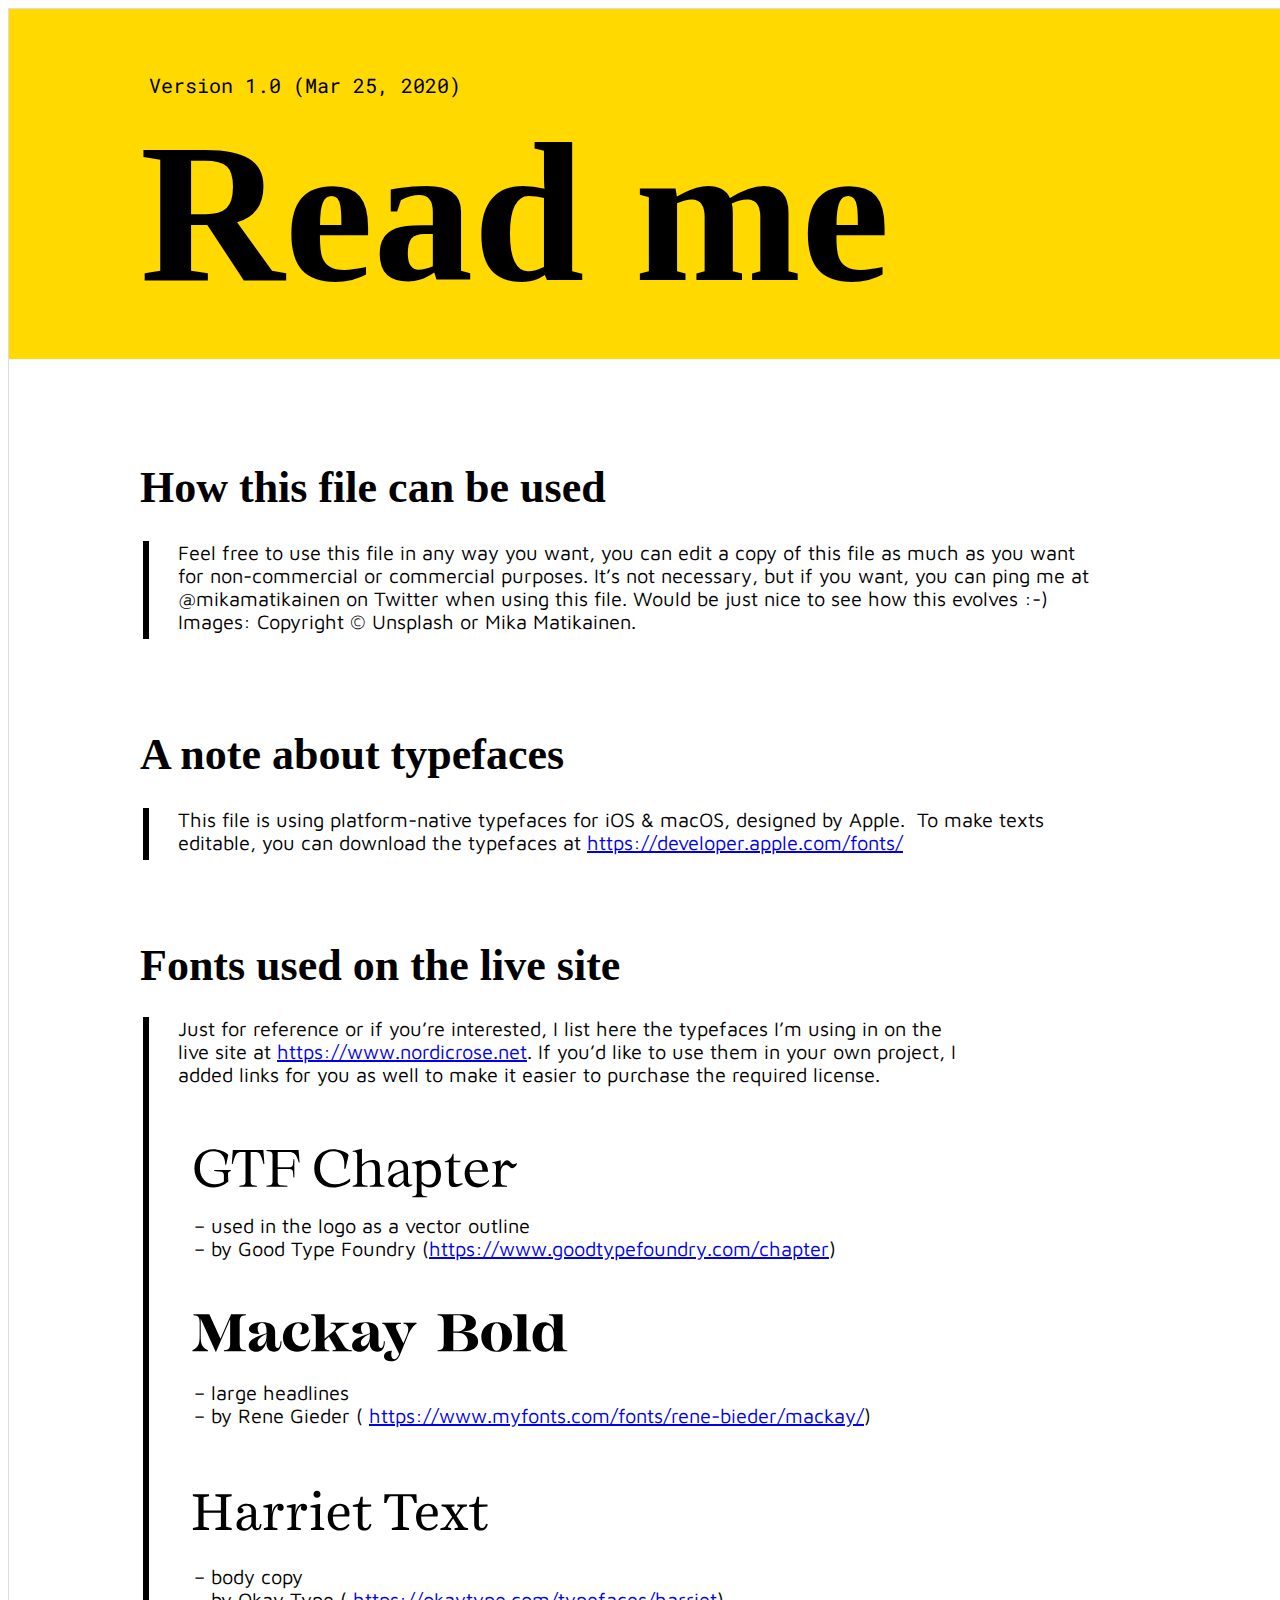
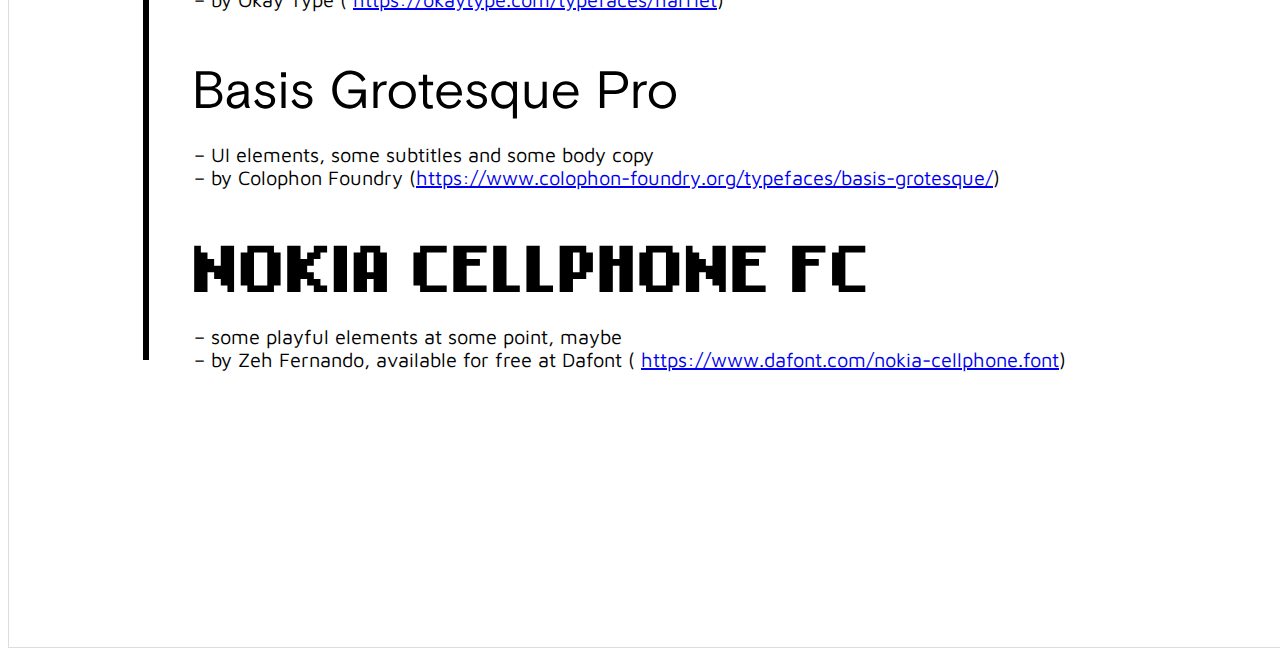
==== index.html @ 6ba4db11 "rename file" ====
<!DOCTYPE html>
<html lang="en">
<head>
    <meta charset="UTF-8">
    <meta name="viewport" content="width=device-width, initial-scale=1.0">
    <title>Document</title>
    <link rel="stylesheet" href="stylereadme.css">
    <style>
        @font-face {
            font-family: SF mono;
            src: url(fonts/RobotoMono-VariableFont_wght.ttf); 
        }
        @font-face {
            font-family: SF ProText;
            src: url(fonts/MavenPro-VariableFont_wght.ttf);
        }
        .no-dots {
            list-style-type: none;
        }
    </style>
</head>
<body>
    <div class="container">
        
            <header class="content-first">
                <div class="version">Version 1.0 (Mar 25, 2020)</div>
                <h1>Read me</h1>
            </header>
        
        <div class="content">
            <section class="content--primary">
                <h2>How this file can be used</h2>
                <div class="content--primary--first">
                    <p>
                        Feel free to use this file in any way you want, you can edit a copy of this file as much as you want for non-commercial or commercial purposes. It’s not necessary, but if you want, you can ping me at @mikamatikainen on Twitter when using this file. Would be just nice to see how this evolves :-)<br>
                    Images: Copyright © Unsplash or Mika Matikainen.
                    </p>
                </div>
            </section>
            <section class="content--secondary">
                <h2>A note about typefaces</h2>
                <div class="content--secondary--first">
                    <p>
                        This file is using platform-native typefaces for iOS & macOS, designed by Apple.  To make texts editable, you can download the typefaces at <a href="https://developer.apple.com/fonts/">https://developer.apple.com/fonts/</a> 
                    </p>
                </div>
            </section>
            <section class="content--tertiary">
                <h2>Fonts used on the live site</h2>
               <div class="content--tertiary--first">
                <p>
                    Just for reference or if you’re interested, I list here the typefaces I’m using in on the live site at <a href="https://www.nordicrose.net">https://www.nordicrose.net</a>. If you’d like to use them in your own project, I added links for you as well to make it easier to purchase the required license.  
                </p>
                <ul class="no-dots">
                    <li class="content--tertiary--first01">
                        <svg xmlns="http://www.w3.org/2000/svg" width="335" height="52" viewBox="0 0 335 52" fill="none">
                            <path d="M20.5982 40.8099C25.4042 40.8099 30.2102 38.9199 35.3942 34.7079L34.9622 27.0939C34.8542 25.2039 35.8262 24.2859 37.8782 23.7459V22.7199H20.7062V23.7459L27.8882 24.5559C29.5622 24.7719 30.7502 26.0679 30.7502 27.7419V34.7079C28.4282 36.7059 25.2962 37.5159 21.5702 37.5159C12.6602 37.5159 5.96423 31.1979 5.96423 21.0999C5.96423 10.4619 10.3382 3.2799 20.0582 3.2799C27.7802 3.2799 32.2082 8.6259 32.2082 17.2659H33.1262L35.2862 7.1679C32.2082 3.6579 24.3782 1.3899 20.0582 1.3899C8.23223 1.3899 0.240234 9.3279 0.240234 21.0999C0.240234 32.8719 8.77223 40.8099 20.5982 40.8099Z" fill="black"/>
                            <path d="M46.7794 39.9999H64.8694V39.0819L61.3054 38.6499C59.6854 38.4339 58.4974 37.1919 58.4974 35.5179V4.0899H62.6014C68.1634 4.0899 68.8114 5.7099 71.7814 16.6179H72.6994L71.6194 2.1999H40.0294L38.9494 16.6179H39.8674C42.8374 5.7099 43.8634 4.0899 49.4254 4.0899H53.1514V35.5179C53.1514 37.1919 51.9634 38.4339 50.3434 38.6499L46.7794 39.0819V39.9999Z" fill="black"/>
                            <path d="M74.8868 39.9999H96.5408V39.0819L89.3048 38.6499C87.6848 38.5419 86.4968 37.1919 86.4968 35.5179V21.7479H99.1868C100.645 21.7479 102.103 22.7739 102.211 24.1779L102.805 30.4959H103.723V11.6499H102.805L102.211 17.4279C102.049 18.8859 100.645 19.8579 99.1868 19.8579H86.4968V4.0899H98.6468C102.643 4.0899 106.099 5.9799 108.259 14.9979H109.177L108.097 2.1999H74.8868V3.1179L78.3428 3.5499C79.9628 3.7659 81.1508 5.0079 81.1508 6.6819V35.5179C81.1508 37.1919 79.9628 38.4339 78.3428 38.6499L74.8868 39.0819V39.9999Z" fill="black"/>
                            <path d="M144.142 40.8099C150.406 40.8099 157.102 38.4339 161.476 34.3299V31.4679C157.264 35.4099 151.486 37.4079 145.762 37.4079C137.284 37.4079 130.318 31.2519 130.318 21.0999C130.318 10.4619 135.178 3.2799 144.142 3.2799C153.106 3.2799 156.562 9.9219 155.374 21.5859H156.67L159.91 7.1679C156.832 3.6579 148.462 1.3899 144.142 1.3899C132.316 1.3899 124.324 9.3279 124.324 21.0999C124.324 32.9259 132.37 40.8099 144.142 40.8099Z" fill="black"/>
                            <path d="M164.153 39.9999H179.597V39.0819L176.519 38.6499C174.845 38.3799 173.711 37.1379 173.711 35.4639V19.2099C175.871 16.7259 178.409 14.7279 181.919 14.7279C185.537 14.7279 187.373 16.6179 187.373 21.5319V35.5179C187.373 37.1919 186.239 38.3799 184.565 38.6499L181.811 39.0819V39.9999H197.201V39.0819L195.095 38.6499C193.421 38.3259 192.287 37.1379 192.287 35.4639V21.2079C192.287 14.9439 190.505 12.2979 184.403 12.2979C179.867 12.2979 176.033 14.5659 173.711 17.2119V0.795898L164.153 3.1179V4.0359L165.287 3.8739C167.285 3.6039 168.797 5.2779 168.797 7.2759V35.5179C168.797 37.1919 167.663 38.2719 165.989 38.6499L164.153 39.0819V39.9999Z" fill="black"/>
                            <path d="M208.614 40.7019C212.88 40.7019 215.256 37.7319 216.822 35.4639L216.876 36.7599C216.984 39.4599 220.116 42.2139 225.84 38.4879V37.5699C223.032 38.3799 221.466 37.4619 221.466 34.6539L221.412 20.7759C221.412 16.0779 218.28 12.2979 211.746 12.2979C206.994 12.2979 204.402 13.5939 201.648 15.8619L200.946 24.6099L201.864 24.6639C204.402 19.1559 205.698 14.1879 211.044 14.1879C214.878 14.1879 216.822 17.2119 216.822 21.4239V23.0439C204.402 27.6339 200.892 28.0659 200.892 34.0059C200.892 37.8939 204.456 40.7019 208.614 40.7019ZM210.072 37.9479C207.588 37.9479 205.86 35.8959 205.86 32.9259C205.86 28.8219 210.45 27.1479 216.822 24.8799V33.5739C214.716 35.9499 212.718 37.9479 210.072 37.9479Z" fill="black"/>
                            <path d="M225.694 51.0159H241.3V50.0979L238.276 49.6119C236.656 49.3419 235.468 48.1539 235.468 46.4799V37.0299C237.304 39.1899 240.382 40.8099 244.108 40.8099C251.128 40.8099 255.556 34.9779 255.556 26.6079C255.556 18.1299 251.128 12.2979 244.108 12.2979C240.76 12.2979 237.466 14.1879 235.468 16.6719V12.6759L225.37 14.9979V15.9159L226.99 15.7539C228.988 15.5379 230.554 17.1039 230.554 19.1019V46.4799C230.554 48.1539 229.366 49.3419 227.746 49.6659L225.694 50.0979V51.0159ZM242.92 38.1639C239.842 38.1639 237.25 36.7059 235.468 34.7079V19.2099C237.412 17.0499 240.112 16.4019 242.38 16.4019C247.024 16.4019 250.372 20.2359 250.372 27.2559C250.372 34.5999 247.564 38.1639 242.92 38.1639Z" fill="black"/>
                            <path d="M269.445 40.4319C273.549 40.4319 277.545 37.5699 277.815 37.4079V36.2199C275.223 37.0839 273.279 37.4619 271.821 37.1919C269.553 36.8139 268.635 35.0859 268.635 32.0619V14.7819H275.331L275.871 13.2159H268.635V6.0339H267.771C265.827 11.6499 263.613 13.2699 259.563 13.7559V14.7819H263.721V31.0899C263.721 37.4079 263.937 40.4319 269.445 40.4319Z" fill="black"/>
                            <path d="M293.424 40.8099C297.69 40.8099 302.442 38.2179 305.304 34.3839V32.7639C302.55 35.7879 298.77 37.1379 295.368 37.1379C290.292 37.1379 285.216 33.3039 285.216 24.7179H304.278C304.278 16.7799 300.282 12.2979 293.424 12.2979C285.702 12.2979 280.086 18.6699 280.086 26.4459C280.086 34.2759 284.676 40.8099 293.424 40.8099ZM285.324 23.0979C285.324 19.6419 286.836 14.1879 292.668 14.1879C298.014 14.1879 298.5 20.3439 298.5 23.0979H285.324Z" fill="black"/>
                            <path d="M308.419 39.9999H323.971V39.0819L320.246 38.5959C318.626 38.3799 317.438 37.1379 317.438 35.4639V25.0419C317.438 20.9919 319.652 17.3739 323.216 17.4819C325.7 17.5359 326.888 20.8839 329.318 20.8839C331.423 20.8839 333.044 19.2099 334.124 16.9419V15.4839C333.422 15.9159 332.288 16.7799 330.668 16.7799C327.806 16.7799 326.996 12.5679 324.026 12.6219C321.002 12.6759 318.139 17.4819 317.438 19.8039V12.6759L308.419 14.9979V15.9159C308.96 15.7539 309.229 15.6459 309.661 15.6459C311.281 15.6459 312.523 17.3739 312.523 19.1019V35.4639C312.523 37.1379 311.282 38.1099 309.716 38.6499L308.419 39.0819V39.9999Z" fill="black"/>
                            </svg>
                        <p>
                            – used in the logo as a vector outline<br>
                            – by Good Type Foundry (<a href="https://www.goodtypefoundry.com/chapter">https://www.goodtypefoundry.com/chapter</a>)
                        </p>
                    </li>
                    <li class="content--tertiary--first02">
                        <svg xmlns="http://www.w3.org/2000/svg" width="383" height="49" viewBox="0 0 383 49" fill="none">
                            <path d="M54.54 1.27995V0.199951H39.474L28.62 25.364L17.28 0.199951H1.08V1.27995C6.21 1.49595 7.398 2.89995 7.398 9.37995V20.72C7.398 29.522 7.182 33.842 0 36.92V38H15.876V36.92C8.694 33.842 8.478 29.522 8.478 20.72V4.84395L23.706 38.54H24.138L38.502 5.27595V28.82C38.502 35.3 37.314 36.704 32.184 36.92V38H54.54V36.92C49.41 36.704 48.222 35.3 48.222 28.82V9.37995C48.222 2.89995 49.41 1.49595 54.54 1.27995Z" fill="black"/>
                            <path d="M89.8231 27.794C89.8231 32.276 88.5271 34.706 87.0151 34.706C85.5571 34.706 84.3691 33.41 84.3691 30.656V18.236C84.3691 10.352 77.9971 8.29995 71.5711 8.29995C61.9051 8.29995 57.7471 11.918 57.7471 15.374C57.7471 18.182 60.5551 20.612 68.4931 20.342C67.1431 18.884 66.5491 16.454 66.5491 14.726C66.5491 11.81 68.2231 9.21795 71.1391 9.21795C74.7571 9.21795 75.6211 13.808 75.6211 17.156V19.532C63.5791 23.474 57.4771 26.606 57.4771 32.168C57.4771 36.38 61.0411 38.54 64.6591 38.54C69.4651 38.54 74.0551 34.868 75.6211 27.686V30.71C75.6211 35.246 78.4831 38.486 83.2891 38.486C88.5271 38.486 90.9031 34.49 90.9031 27.794H89.8231ZM69.3031 32.87C68.1151 32.87 66.4411 31.844 66.4411 29.468C66.4411 25.85 70.4371 22.502 75.6211 20.396V22.232C75.6211 30.71 70.7611 32.87 69.3031 32.87Z" fill="black"/>
                            <path d="M106.957 38.54C113.383 38.54 118.945 34.976 120.295 26.012L119.593 25.796C118.567 30.17 115.705 32.978 111.331 32.978C105.985 32.978 101.557 28.874 101.557 20.666C101.557 13.97 104.473 9.37995 108.091 9.37995C110.791 9.37995 111.871 11.648 111.871 14.24C111.871 16.508 111.061 19.046 109.711 20.666C115.057 20.666 118.621 19.262 118.621 15.05C118.621 11.54 115.435 8.29995 108.361 8.29995C99.0731 8.29995 92.3231 14.834 92.3231 24.068C92.3231 33.626 99.5051 38.54 106.957 38.54Z" fill="black"/>
                            <path d="M154.07 31.574L145.754 17.75C153.044 11.54 155.42 10.19 159.524 9.91995V8.83995H140.948V9.91995C145.376 10.244 150.452 12.188 141.704 19.478L134.792 25.256V0.199951H121.022V1.27995C125.126 1.60395 125.882 2.84595 125.882 6.67995V31.52C125.882 35.354 125.126 36.596 121.022 36.92V38H139.652V36.92C135.548 36.596 134.792 35.354 134.792 31.52V27.2L139.274 23.312L144.458 31.898C147.374 36.704 146.888 36.596 142.946 36.92V38H162.602V36.92C158.552 36.65 156.662 35.894 154.07 31.574Z" fill="black"/>
                            <path d="M195.186 27.794C195.186 32.276 193.89 34.706 192.378 34.706C190.92 34.706 189.732 33.41 189.732 30.656V18.236C189.732 10.352 183.36 8.29995 176.934 8.29995C167.268 8.29995 163.11 11.918 163.11 15.374C163.11 18.182 165.918 20.612 173.856 20.342C172.506 18.884 171.912 16.454 171.912 14.726C171.912 11.81 173.586 9.21795 176.502 9.21795C180.12 9.21795 180.984 13.808 180.984 17.156V19.532C168.942 23.474 162.84 26.606 162.84 32.168C162.84 36.38 166.404 38.54 170.022 38.54C174.828 38.54 179.418 34.868 180.984 27.686V30.71C180.984 35.246 183.846 38.486 188.652 38.486C193.89 38.486 196.266 34.49 196.266 27.794H195.186ZM174.666 32.87C173.478 32.87 171.804 31.844 171.804 29.468C171.804 25.85 175.8 22.502 180.984 20.396V22.232C180.984 30.71 176.124 32.87 174.666 32.87Z" fill="black"/>
                            <path d="M215.274 8.83995V9.91995C220.404 10.352 221.376 15.32 218.892 21.098L215.166 29.792L209.226 17.696C206.472 12.242 206.904 10.244 212.736 9.91995V8.83995H193.62V9.91995C196.32 10.136 197.022 12.35 199.398 17.21L210.9 40.754C209.172 44.804 207.552 46.1 205.824 46.1C203.718 46.1 202.8 43.778 202.8 41.24C202.8 39.89 203.07 38.54 203.556 37.406C198.21 37.136 195.402 40.214 195.402 43.184C195.402 45.776 197.562 48.26 202.152 48.26C208.902 48.26 210.576 44.318 212.142 40.538L220.08 21.26C222.456 15.536 225.912 11.162 228.666 9.91995V8.83995H215.274Z" fill="black"/>
                            <path d="M275.359 18.182V18.02C284.647 17.318 289.183 14.024 289.183 8.89395C289.183 3.38595 283.945 0.199951 275.737 0.199951H250.033V1.27995C255.163 1.49595 256.351 2.89995 256.351 9.37995V28.82C256.351 35.3 255.163 36.704 250.033 36.92V38H276.493C285.457 38 291.397 34.22 291.397 27.956C291.397 22.178 286.915 18.506 275.359 18.182ZM270.499 1.27995C275.521 1.27995 279.031 3.87195 279.031 9.21795C279.031 14.834 275.251 17.966 269.797 17.966H266.071V1.27995H270.499ZM271.363 37.028H266.071V19.046H269.797C276.925 19.046 280.921 22.394 280.921 28.388C280.921 33.896 278.113 37.028 271.363 37.028Z" fill="black"/>
                            <path d="M310.272 8.29995C301.47 8.29995 294.612 14.078 294.612 23.312C294.612 32.654 301.47 38.54 310.272 38.54C319.074 38.54 325.932 32.654 325.932 23.312C325.932 14.078 319.074 8.29995 310.272 8.29995ZM310.272 37.46C306.438 37.46 304.494 32.006 304.494 23.312C304.494 14.726 306.438 9.37995 310.272 9.37995C314.106 9.37995 316.05 14.726 316.05 23.312C316.05 32.006 314.106 37.46 310.272 37.46Z" fill="black"/>
                            <path d="M340.614 31.52V0.199951H326.844V1.27995C330.948 1.60395 331.704 2.84595 331.704 6.67995V31.52C331.704 35.354 330.948 36.596 326.844 36.92V38H345.474V36.92C341.37 36.596 340.614 35.354 340.614 31.52Z" fill="black"/>
                            <path d="M377.489 31.52V0.199951H363.719V1.27995C367.823 1.60395 368.579 2.84595 368.579 6.67995V15.104C366.851 10.676 363.503 8.29995 358.751 8.29995C352.001 8.29995 346.925 14.348 346.925 23.42C346.925 32.492 352.001 38.54 358.751 38.54C363.503 38.54 366.851 36.164 368.579 31.79V38H382.349V36.92C378.245 36.596 377.489 35.354 377.489 31.52ZM362.369 35.3C358.967 35.3 356.267 31.952 356.267 23.42C356.267 14.942 358.913 11.54 362.261 11.54C366.041 11.54 368.579 14.888 368.579 23.42C368.579 31.898 366.095 35.3 362.369 35.3Z" fill="black"/>
                            </svg>
                        <p>
                            – large headlines<br>
                            – by Rene Gieder ( <a href="https://www.myfonts.com/fonts/rene-bieder/mackay/">https://www.myfonts.com/fonts/rene-bieder/mackay/</a>)  
                        </p>
                    </li>
                    <li class="content--tertiary--first03">
                        <svg xmlns="http://www.w3.org/2000/svg" width="304" height="42" viewBox="0 0 304 42" fill="none">
                            <path d="M0.425781 41V38.9961L5.06641 38.0732C5.75195 37.9854 6.09473 37.6426 6.09473 37.0449V8.22559C6.09473 7.66309 5.75195 7.33789 5.06641 7.25L0.425781 6.32715V4.32324H17.0107V6.32715L12.4229 7.25C11.7373 7.33789 11.3945 7.66309 11.3945 8.22559V21.1719H29.2188V8.22559C29.2188 7.92676 29.1484 7.70703 29.0078 7.56641C28.8672 7.4082 28.5947 7.30273 28.1904 7.25L23.6025 6.32715V4.32324H40.2402V6.32715L35.5732 7.25C34.8877 7.33789 34.5449 7.66309 34.5449 8.22559V37.0449C34.5449 37.6426 34.8877 37.9854 35.5732 38.0732L40.2402 38.9961V41H23.6025V38.9961L28.1904 38.0732C28.5947 38.0205 28.8672 37.9238 29.0078 37.7832C29.1484 37.625 29.2188 37.3789 29.2188 37.0449V23.3867H11.3945V37.0449C11.3945 37.3613 11.4648 37.5986 11.6055 37.7568C11.7637 37.915 12.0361 38.0205 12.4229 38.0732L17.0107 38.9961V41H0.425781Z" fill="black"/>
                            <path d="M45.25 35.7002C45.25 30.2861 50.3477 26.8848 60.543 25.4961V21.5146C60.543 19.6865 60.1211 18.3418 59.2773 17.4805C58.4336 16.6016 57.1416 16.1621 55.4014 16.1621C54.1885 16.1621 53.0898 16.373 52.1055 16.7949C51.1387 17.2168 50.3828 17.7617 49.8379 18.4297H49.8906C50.6289 18.4297 51.2354 18.6846 51.71 19.1943C52.2021 19.6865 52.4482 20.3281 52.4482 21.1191C52.4482 21.9805 52.167 22.6748 51.6045 23.2021C51.042 23.7295 50.3125 23.9932 49.416 23.9932C48.4844 23.9932 47.7373 23.6855 47.1748 23.0703C46.6123 22.4551 46.3311 21.6289 46.3311 20.5918C46.3311 18.9043 47.2363 17.4189 49.0469 16.1357C50.8574 14.8525 53.0723 14.2109 55.6914 14.2109C58.7676 14.2109 61.1143 14.9141 62.7314 16.3203C64.3662 17.709 65.1836 19.7832 65.1836 22.543C65.1836 23.5449 65.166 25.751 65.1309 29.1611C65.0957 32.5537 65.0781 34.7686 65.0781 35.8057C65.0781 37.0537 65.2275 37.9238 65.5264 38.416C65.8428 38.9082 66.3262 39.1543 66.9766 39.1543C67.627 39.1543 68.1279 38.8379 68.4795 38.2051C68.8486 37.5723 69.1562 36.5088 69.4023 35.0146L70.958 35.1201C70.7119 37.3174 70.2021 38.9082 69.4287 39.8926C68.6729 40.877 67.4951 41.3691 65.8955 41.3691C63.3115 41.3691 61.7383 40.0068 61.1758 37.2822C60.332 38.6357 59.1367 39.7256 57.5898 40.5518C56.0605 41.3604 54.3818 41.7646 52.5537 41.7646C50.2861 41.7646 48.502 41.2197 47.2012 40.1299C45.9004 39.04 45.25 37.5635 45.25 35.7002ZM50.2334 35.2783C50.2334 36.5088 50.5762 37.4932 51.2617 38.2314C51.9473 38.9697 52.9141 39.3389 54.1621 39.3389C55.9023 39.3389 57.3877 38.6973 58.6182 37.4141C59.8662 36.1133 60.4902 34.5576 60.4902 32.7471V27.3945C59.6289 27.5527 58.8906 27.7021 58.2754 27.8428C57.6602 27.9658 56.9658 28.1416 56.1924 28.3701C55.4365 28.5986 54.7861 28.8447 54.2412 29.1084C53.7139 29.3545 53.1777 29.6797 52.6328 30.084C52.1055 30.4883 51.6748 30.9277 51.3408 31.4023C51.0068 31.877 50.7344 32.4482 50.5234 33.1162C50.3301 33.7666 50.2334 34.4873 50.2334 35.2783Z" fill="black"/>
                            <path d="M72.7773 17.7705V16.1621L80.4502 14.2637L81.9531 14.6064L81.4785 24.3096C81.7949 22.4111 82.2783 20.7324 82.9287 19.2734C83.5791 17.8145 84.4756 16.6104 85.6182 15.6611C86.7783 14.6943 88.0967 14.2109 89.5732 14.2109C90.874 14.2109 91.8936 14.5625 92.6318 15.2656C93.3701 15.9688 93.7393 16.8828 93.7393 18.0078C93.7393 19.0098 93.4229 19.8271 92.79 20.46C92.1748 21.0928 91.3926 21.4092 90.4434 21.4092C89.5117 21.4092 88.7559 21.1279 88.1758 20.5654C87.5957 20.0029 87.3057 19.2734 87.3057 18.377C87.3057 17.3574 87.666 16.6191 88.3867 16.1621C87.4023 16.3906 86.5146 16.9443 85.7236 17.8232C84.9326 18.6846 84.291 19.7393 83.7988 20.9873C83.3242 22.2178 82.9551 23.5449 82.6914 24.9688C82.4453 26.3926 82.3223 27.834 82.3223 29.293V37.2295C82.3223 37.5811 82.3926 37.8535 82.5332 38.0469C82.6738 38.2227 82.9287 38.3457 83.2979 38.416L87.2529 39.207V41H73.3574V39.207L76.8379 38.3633C77.3652 38.2227 77.6289 37.8623 77.6289 37.2822V19.0098C77.6289 18.6934 77.5762 18.4736 77.4707 18.3506C77.3652 18.21 77.1367 18.1309 76.7852 18.1133L72.7773 17.7705Z" fill="black"/>
                            <path d="M96.877 17.7705V16.1621L104.55 14.2637L106.053 14.6064L105.578 24.3096C105.895 22.4111 106.378 20.7324 107.028 19.2734C107.679 17.8145 108.575 16.6104 109.718 15.6611C110.878 14.6943 112.196 14.2109 113.673 14.2109C114.974 14.2109 115.993 14.5625 116.731 15.2656C117.47 15.9688 117.839 16.8828 117.839 18.0078C117.839 19.0098 117.522 19.8271 116.89 20.46C116.274 21.0928 115.492 21.4092 114.543 21.4092C113.611 21.4092 112.855 21.1279 112.275 20.5654C111.695 20.0029 111.405 19.2734 111.405 18.377C111.405 17.3574 111.766 16.6191 112.486 16.1621C111.502 16.3906 110.614 16.9443 109.823 17.8232C109.032 18.6846 108.391 19.7393 107.898 20.9873C107.424 22.2178 107.055 23.5449 106.791 24.9688C106.545 26.3926 106.422 27.834 106.422 29.293V37.2295C106.422 37.5811 106.492 37.8535 106.633 38.0469C106.773 38.2227 107.028 38.3457 107.397 38.416L111.353 39.207V41H97.457V39.207L100.938 38.3633C101.465 38.2227 101.729 37.8623 101.729 37.2822V19.0098C101.729 18.6934 101.676 18.4736 101.57 18.3506C101.465 18.21 101.236 18.1309 100.885 18.1133L96.877 17.7705Z" fill="black"/>
                            <path d="M121.188 17.8232V16.2676L129.73 14.2637L131.339 14.5273L130.97 20.5391V37.2822C130.97 37.8623 131.251 38.2227 131.813 38.3633L135.347 39.207V41H121.768V39.207L125.354 38.3633C125.916 38.2227 126.197 37.8623 126.197 37.2822V19.0889C126.197 18.7725 126.136 18.5439 126.013 18.4033C125.907 18.2627 125.67 18.1836 125.301 18.166L121.188 17.8232ZM124.325 4.37598C124.325 3.32129 124.668 2.47754 125.354 1.84473C126.039 1.19434 126.883 0.869141 127.885 0.869141C128.957 0.869141 129.827 1.18555 130.495 1.81836C131.163 2.45117 131.497 3.30371 131.497 4.37598C131.497 5.46582 131.163 6.33594 130.495 6.98633C129.827 7.63672 128.957 7.96191 127.885 7.96191C126.9 7.96191 126.057 7.62793 125.354 6.95996C124.668 6.27441 124.325 5.41309 124.325 4.37598Z" fill="black"/>
                            <path d="M138.959 27.9746C138.959 26.1641 139.196 24.4941 139.671 22.9648C140.163 21.4355 140.813 20.1436 141.622 19.0889C142.431 18.0342 143.362 17.1377 144.417 16.3994C145.489 15.6436 146.597 15.0898 147.739 14.7383C148.899 14.3867 150.077 14.2109 151.272 14.2109C154.419 14.2109 156.871 15.1162 158.629 16.9268C160.387 18.7197 161.266 21.0928 161.266 24.0459C161.266 24.9424 161.151 26.0234 160.923 27.2891H144.232V27.9746C144.232 31.4727 144.953 34.1973 146.395 36.1484C147.854 38.082 149.761 39.0488 152.116 39.0488C155.122 39.0488 157.732 37.6689 159.947 34.9092L161.371 35.9902C160.738 36.8516 160.114 37.5898 159.499 38.2051C158.884 38.8203 158.163 39.418 157.337 39.998C156.511 40.5605 155.57 40.9824 154.516 41.2637C153.461 41.5625 152.31 41.7119 151.062 41.7119C149.532 41.7119 148.047 41.4131 146.605 40.8154C145.182 40.2178 143.89 39.3652 142.729 38.2578C141.587 37.1504 140.673 35.709 139.987 33.9336C139.302 32.1406 138.959 30.1543 138.959 27.9746ZM144.364 25.4961L156.124 24.8105L156.229 23.9932C156.265 23.6416 156.282 23.1143 156.282 22.4111C156.282 20.5303 155.869 19.0186 155.043 17.876C154.217 16.7334 152.925 16.1621 151.167 16.1621C149.427 16.1621 147.924 16.918 146.658 18.4297C145.41 19.9414 144.646 22.2969 144.364 25.4961Z" fill="black"/>
                            <path d="M164.72 17.1377V15.292L168.438 14.7119C169.369 14.5537 170.072 14.2373 170.547 13.7627C171.039 13.2881 171.399 12.6113 171.628 11.7324C171.646 11.627 171.733 11.2227 171.892 10.5195C172.067 9.79883 172.252 9.06055 172.445 8.30469C172.639 7.53125 172.744 7.0918 172.762 6.98633H174.977L174.687 14.9756H183.546V16.9268L174.687 17.4014V34.9619C174.687 37.6162 175.768 38.9434 177.93 38.9434C178.967 38.9434 179.793 38.6094 180.408 37.9414C181.023 37.2734 181.568 36.166 182.043 34.6191L183.836 35.1201C182.816 39.5146 180.382 41.7119 176.532 41.7119C174.493 41.7119 172.876 41.1758 171.681 40.1035C170.485 39.0137 169.888 37.2822 169.888 34.9092V17.5596L164.72 17.1377Z" fill="black"/>
                            <path d="M196.94 13.3408L197.23 4.32324H230.058L230.374 13.3408H228.054L226.551 9.62305C226.34 9.00781 226.111 8.50684 225.865 8.12012C225.637 7.7334 225.399 7.42578 225.153 7.19727C224.907 6.96875 224.573 6.80176 224.151 6.69629C223.747 6.57324 223.352 6.50293 222.965 6.48535C222.596 6.4502 222.06 6.43262 221.356 6.43262H216.294V37.0449C216.294 37.3613 216.373 37.5986 216.531 37.7568C216.689 37.915 216.971 38.0205 217.375 38.0732L222.438 38.9961V41H204.771V38.9961L209.966 38.0732C210.651 37.9854 210.994 37.6426 210.994 37.0449V6.43262H205.905C205.202 6.43262 204.657 6.4502 204.271 6.48535C203.901 6.50293 203.506 6.57324 203.084 6.69629C202.68 6.80176 202.354 6.96875 202.108 7.19727C201.862 7.42578 201.616 7.7334 201.37 8.12012C201.124 8.50684 200.896 9.00781 200.685 9.62305L199.155 13.3408H196.94Z" fill="black"/>
                            <path d="M229.662 27.9746C229.662 26.1641 229.899 24.4941 230.374 22.9648C230.866 21.4355 231.517 20.1436 232.325 19.0889C233.134 18.0342 234.065 17.1377 235.12 16.3994C236.192 15.6436 237.3 15.0898 238.442 14.7383C239.603 14.3867 240.78 14.2109 241.976 14.2109C245.122 14.2109 247.574 15.1162 249.332 16.9268C251.09 18.7197 251.969 21.0928 251.969 24.0459C251.969 24.9424 251.854 26.0234 251.626 27.2891H234.936V27.9746C234.936 31.4727 235.656 34.1973 237.098 36.1484C238.557 38.082 240.464 39.0488 242.819 39.0488C245.825 39.0488 248.436 37.6689 250.65 34.9092L252.074 35.9902C251.441 36.8516 250.817 37.5898 250.202 38.2051C249.587 38.8203 248.866 39.418 248.04 39.998C247.214 40.5605 246.273 40.9824 245.219 41.2637C244.164 41.5625 243.013 41.7119 241.765 41.7119C240.235 41.7119 238.75 41.4131 237.309 40.8154C235.885 40.2178 234.593 39.3652 233.433 38.2578C232.29 37.1504 231.376 35.709 230.69 33.9336C230.005 32.1406 229.662 30.1543 229.662 27.9746ZM235.067 25.4961L246.827 24.8105L246.933 23.9932C246.968 23.6416 246.985 23.1143 246.985 22.4111C246.985 20.5303 246.572 19.0186 245.746 17.876C244.92 16.7334 243.628 16.1621 241.87 16.1621C240.13 16.1621 238.627 16.918 237.361 18.4297C236.113 19.9414 235.349 22.2969 235.067 25.4961Z" fill="black"/>
                            <path d="M254.685 41V39.2598L257.98 38.4688C258.842 38.2754 259.501 37.8447 259.958 37.1768L266.655 27.6582L260.775 18.6406C260.547 18.2539 260.31 17.9814 260.063 17.8232C259.835 17.6475 259.519 17.5068 259.114 17.4014L255.766 16.6367V14.9756H269.134V16.6367L266.866 17.1377C266.374 17.2607 266.093 17.4365 266.022 17.665C265.952 17.8936 266.058 18.2363 266.339 18.6934L270.215 25.0742L274.486 18.6934C274.68 18.3945 274.776 18.1309 274.776 17.9023C274.776 17.5684 274.557 17.3486 274.117 17.2432L272.061 16.6895V14.9756H281.948V16.6367L278.969 17.4541C278.195 17.6475 277.545 18.0957 277.018 18.7988L271.296 26.7881L278.23 37.2822C278.67 37.9502 279.206 38.3457 279.839 38.4688L283.135 39.2598V41H269.187V39.2598L271.955 38.7324C272.447 38.627 272.729 38.46 272.799 38.2314C272.869 37.9854 272.764 37.6338 272.482 37.1768L267.736 29.3984L262.568 37.2822C262.393 37.5635 262.305 37.8008 262.305 37.9941C262.305 38.3105 262.533 38.5039 262.99 38.5742L265.68 39.207V41H254.685Z" fill="black"/>
                            <path d="M284.216 17.1377V15.292L287.934 14.7119C288.865 14.5537 289.568 14.2373 290.043 13.7627C290.535 13.2881 290.896 12.6113 291.124 11.7324C291.142 11.627 291.229 11.2227 291.388 10.5195C291.563 9.79883 291.748 9.06055 291.941 8.30469C292.135 7.53125 292.24 7.0918 292.258 6.98633H294.473L294.183 14.9756H303.042V16.9268L294.183 17.4014V34.9619C294.183 37.6162 295.264 38.9434 297.426 38.9434C298.463 38.9434 299.289 38.6094 299.904 37.9414C300.52 37.2734 301.064 36.166 301.539 34.6191L303.332 35.1201C302.312 39.5146 299.878 41.7119 296.028 41.7119C293.989 41.7119 292.372 41.1758 291.177 40.1035C289.981 39.0137 289.384 37.2822 289.384 34.9092V17.5596L284.216 17.1377Z" fill="black"/>
                            </svg>
                        <p>
                            – body copy<br>
                            – by Okay Type ( <a href="https://okaytype.com/typefaces/harriet">https://okaytype.com/typefaces/harriet</a>) 
                        </p>
                    </li>
                    <li class="content--tertiary--first04">
                        <svg xmlns="http://www.w3.org/2000/svg" width="495" height="51" viewBox="0 0 495 51" fill="none">
                            <path d="M0.751953 39H14.684C21.758 39 27.806 34.788 27.806 28.146C27.806 22.692 24.35 20.208 19.868 18.642C23.54 17.346 26.456 14.808 26.456 10.326C26.456 4.97997 21.812 1.19997 14.576 1.19997H0.751953V39ZM5.28795 20.856H13.982C19.166 20.856 23.486 22.746 23.486 28.038C23.486 33.384 19.166 35.22 13.982 35.22H5.28795V20.856ZM5.28795 4.97997H14.252C18.68 4.97997 22.136 6.76197 22.136 11.028C22.136 15.402 18.68 17.076 14.252 17.076H5.28795V4.97997Z" fill="black"/>
                            <path d="M56.2703 39C54.9743 36.84 54.6503 35.382 54.6503 32.304V20.208C54.6503 14.754 51.1943 11.46 44.1203 11.46C37.7483 11.46 33.8063 15.024 33.8063 19.074C33.8063 19.83 33.9683 20.532 34.2383 21.234L37.9103 19.992C37.7483 19.56 37.8023 19.452 37.8023 19.182C37.8023 16.968 39.8543 15.024 44.1203 15.024C48.0623 15.024 50.4383 16.536 50.4383 20.208V21.396L41.5283 22.854C36.3983 23.718 32.2943 26.418 32.2943 31.602C32.2943 36.3 35.8583 39.756 41.3123 39.756C45.4163 39.756 48.7643 37.596 50.4383 33.708C50.4383 36.732 51.2483 37.974 52.0583 39H56.2703ZM41.7983 35.976C38.5583 35.976 36.6143 34.194 36.6143 31.386C36.6143 28.632 38.5583 26.796 42.2843 26.148L50.4383 24.744V25.554C50.4383 30.954 47.4683 35.976 41.7983 35.976Z" fill="black"/>
                            <path d="M65.9548 18.534C65.9548 16.158 68.3308 15.024 71.3548 15.024C74.3788 15.024 77.0248 16.212 78.4828 19.83L81.7228 17.94C80.0488 13.836 76.8628 11.46 71.3008 11.46C66.3868 11.46 62.0668 14.106 62.0668 18.696C62.0668 23.232 66.1708 25.662 71.0308 26.526C75.7288 27.39 77.8888 28.686 77.8888 31.332C77.8888 34.356 75.6208 36.084 71.9488 36.084C68.0068 36.084 65.4148 33.492 64.0648 29.82L60.5548 31.98C62.1748 36.192 66.0088 39.756 71.9488 39.756C78.5908 39.756 82.1008 35.706 82.1008 31.17C82.1008 26.634 78.7528 24.366 73.0828 23.286C68.7628 22.476 65.9548 21.288 65.9548 18.534Z" fill="black"/>
                            <path d="M88.5922 39H92.8042V12.216H88.5922V39ZM88.1602 7.57197H93.2362V2.27997H88.1602V7.57197Z" fill="black"/>
                            <path d="M104.345 18.534C104.345 16.158 106.721 15.024 109.745 15.024C112.769 15.024 115.415 16.212 116.873 19.83L120.113 17.94C118.439 13.836 115.253 11.46 109.691 11.46C104.777 11.46 100.457 14.106 100.457 18.696C100.457 23.232 104.561 25.662 109.421 26.526C114.119 27.39 116.279 28.686 116.279 31.332C116.279 34.356 114.011 36.084 110.339 36.084C106.397 36.084 103.805 33.492 102.455 29.82L98.9455 31.98C100.565 36.192 104.399 39.756 110.339 39.756C116.981 39.756 120.491 35.706 120.491 31.17C120.491 26.634 117.143 24.366 111.473 23.286C107.153 22.476 104.345 21.288 104.345 18.534Z" fill="black"/>
                            <path d="M172.201 39H175.333V20.046H157.513V23.826H170.797C169.771 30.9 165.991 35.76 158.971 35.76C150.763 35.76 145.471 29.334 145.471 20.1C145.471 10.866 151.843 4.43997 159.241 4.43997C164.425 4.43997 168.367 6.49197 171.607 12.108L175.063 9.62397C172.201 4.00797 166.693 0.44397 159.295 0.44397C149.251 0.44397 140.827 8.81397 140.827 20.1C140.827 31.386 148.225 39.756 158.809 39.756C164.803 39.756 168.799 36.786 170.905 32.466L172.201 39Z" fill="black"/>
                            <path d="M197.074 11.73C196.48 11.568 195.67 11.46 195.238 11.46C191.404 11.46 188.92 13.836 187.462 17.076V12.216H183.25V39H187.462V24.366C187.462 18.912 190.594 15.348 194.266 15.348C195.022 15.348 195.724 15.456 196.372 15.672L197.074 11.73Z" fill="black"/>
                            <path d="M226.894 25.608C226.894 16.482 219.604 11.46 212.908 11.46C206.212 11.46 198.922 16.482 198.922 25.608C198.922 34.734 206.212 39.756 212.908 39.756C219.604 39.756 226.894 34.734 226.894 25.608ZM212.908 35.976C207.508 35.976 203.242 31.602 203.242 25.608C203.242 19.614 207.508 15.24 212.908 15.24C218.308 15.24 222.574 19.614 222.574 25.608C222.574 31.602 218.308 35.976 212.908 35.976Z" fill="black"/>
                            <path d="M229.755 15.564H234.237V32.574C234.237 38.028 237.477 39.756 240.933 39.756C242.607 39.756 243.579 39.648 244.497 39.27L244.119 35.76C243.525 35.922 242.715 36.084 242.121 36.084C238.989 36.084 238.449 34.626 238.449 31.764V15.564H244.605V12.216H238.449V4.97997H234.237V12.216H229.755V15.564Z" fill="black"/>
                            <path d="M274.317 26.31V24.852C274.317 17.076 269.457 11.46 261.411 11.46C253.905 11.46 247.965 17.346 247.965 25.608C247.965 33.87 253.959 39.756 261.249 39.756C267.297 39.756 270.969 36.84 273.507 31.926L270.429 30.09C268.701 33.546 266.271 36.192 261.411 36.192C255.849 36.192 252.447 31.926 252.177 26.31H274.317ZM261.411 15.024C265.569 15.024 269.835 17.832 270.105 22.854H252.501C253.527 18.264 256.605 15.024 261.411 15.024Z" fill="black"/>
                            <path d="M283.959 18.534C283.959 16.158 286.335 15.024 289.359 15.024C292.383 15.024 295.029 16.212 296.487 19.83L299.727 17.94C298.053 13.836 294.867 11.46 289.305 11.46C284.391 11.46 280.071 14.106 280.071 18.696C280.071 23.232 284.175 25.662 289.035 26.526C293.733 27.39 295.893 28.686 295.893 31.332C295.893 34.356 293.625 36.084 289.953 36.084C286.011 36.084 283.419 33.492 282.069 29.82L278.559 31.98C280.179 36.192 284.013 39.756 289.953 39.756C296.595 39.756 300.105 35.706 300.105 31.17C300.105 26.634 296.757 24.366 291.087 23.286C286.767 22.476 283.959 21.288 283.959 18.534Z" fill="black"/>
                            <path d="M330.904 12.216H326.692V17.022C325.234 13.566 321.778 11.46 317.512 11.46C310.33 11.46 304.444 17.022 304.444 25.608C304.444 34.194 310.33 39.756 317.458 39.756C321.616 39.756 325.018 37.488 326.692 34.41V50.016H330.904V12.216ZM317.89 15.348C323.074 15.348 327.016 19.29 327.016 25.608C327.016 31.926 323.074 35.868 317.89 35.868C312.706 35.868 308.764 31.926 308.764 25.608C308.764 19.29 312.706 15.348 317.89 15.348Z" fill="black"/>
                            <path d="M338.87 29.874C338.87 37.002 343.514 39.756 348.374 39.756C352.316 39.756 355.502 37.758 357.284 34.302V39H361.496V12.216H357.284V27.228C357.284 32.574 353.558 35.976 349.4 35.976C345.728 35.976 343.082 33.924 343.082 29.658V12.216H338.87V29.874Z" fill="black"/>
                            <path d="M394.235 26.31V24.852C394.235 17.076 389.375 11.46 381.329 11.46C373.823 11.46 367.883 17.346 367.883 25.608C367.883 33.87 373.877 39.756 381.167 39.756C387.215 39.756 390.887 36.84 393.425 31.926L390.347 30.09C388.619 33.546 386.189 36.192 381.329 36.192C375.767 36.192 372.365 31.926 372.095 26.31H394.235ZM381.329 15.024C385.487 15.024 389.753 17.832 390.023 22.854H372.419C373.445 18.264 376.523 15.024 381.329 15.024Z" fill="black"/>
                            <path d="M416.299 39H420.835V24.744H432.175C440.167 24.744 445.243 20.1 445.243 12.972C445.243 5.84397 440.167 1.19997 432.175 1.19997H416.299V39ZM420.835 5.19597H431.959C437.413 5.19597 440.707 7.73397 440.707 12.972C440.707 18.21 437.413 20.748 431.959 20.748H420.835V5.19597Z" fill="black"/>
                            <path d="M464.754 11.73C464.16 11.568 463.35 11.46 462.918 11.46C459.084 11.46 456.6 13.836 455.142 17.076V12.216H450.93V39H455.142V24.366C455.142 18.912 458.274 15.348 461.946 15.348C462.702 15.348 463.404 15.456 464.052 15.672L464.754 11.73Z" fill="black"/>
                            <path d="M494.574 25.608C494.574 16.482 487.284 11.46 480.588 11.46C473.892 11.46 466.602 16.482 466.602 25.608C466.602 34.734 473.892 39.756 480.588 39.756C487.284 39.756 494.574 34.734 494.574 25.608ZM480.588 35.976C475.188 35.976 470.922 31.602 470.922 25.608C470.922 19.614 475.188 15.24 480.588 15.24C485.988 15.24 490.254 19.614 490.254 25.608C490.254 31.602 485.988 35.976 480.588 35.976Z" fill="black"/>
                            </svg>
                        <p>
                            – UI elements, some subtitles and some body copy <br>
                            – by Colophon Foundry (<a href="https://www.colophon-foundry.org/typefaces/basis-grotesque/">https://www.colophon-foundry.org/typefaces/basis-grotesque/</a>) 
                        </p>
                    </li>
                    <li class="content--tertiary--first05">
                        <svg xmlns="http://www.w3.org/2000/svg" width="682" height="48" viewBox="0 0 682 48" fill="none">
                            <path d="M33.75 48V41.25H27V34.5H20.25V27.75H13.5V48H0V0.75H6.75V7.5H13.5V14.25H20.25V21H27V0.75H40.5V48H33.75Z" fill="black"/>
                            <path d="M74.25 41.25V7.5H60.75V41.25H74.25ZM54 48V41.25H47.25V7.5H54V0.75H81V7.5H87.75V41.25H81V48H54Z" fill="black"/>
                            <path d="M121.5 41.25H114.75V34.5H108V48H94.5V0.75H108V14.25H114.75V7.5H121.5V0.75H135V7.5H128.25V14.25H121.5V21H114.75V27.75H121.5V34.5H128.25V41.25H135V48H121.5V41.25Z" fill="black"/>
                            <path d="M141.75 48V0.75H155.25V48H141.75Z" fill="black"/>
                            <path d="M175.5 34.5V48H162V7.5H168.75V0.75H189V7.5H195.75V48H182.25V34.5H175.5ZM175.5 7.5V27.75H182.25V7.5H175.5Z" fill="black"/>
                            <path d="M229.5 0.75H256.5V7.5H236.25V41.25H256.5V48H229.5V41.25H222.75V7.5H229.5V0.75Z" fill="black"/>
                            <path d="M290.25 14.25V21H276.75V41.25H297V48H263.25V0.75H297V7.5H276.75V14.25H290.25Z" fill="black"/>
                            <path d="M303.75 0.75H317.25V41.25H330.75V48H303.75V0.75Z" fill="black"/>
                            <path d="M337.5 0.75H351V41.25H364.5V48H337.5V0.75Z" fill="black"/>
                            <path d="M391.5 27.75V7.5H384.75V27.75H391.5ZM398.25 0.75V7.5H405V27.75H398.25V34.5H384.75V48H371.25V0.75H398.25Z" fill="black"/>
                            <path d="M411.75 0.75H425.25V14.25H432V0.75H445.5V48H432V21H425.25V48H411.75V0.75Z" fill="black"/>
                            <path d="M479.25 41.25V7.5H465.75V41.25H479.25ZM459 48V41.25H452.25V7.5H459V0.75H486V7.5H492.75V41.25H486V48H459Z" fill="black"/>
                            <path d="M533.25 48V41.25H526.5V34.5H519.75V27.75H513V48H499.5V0.75H506.25V7.5H513V14.25H519.75V21H526.5V0.75H540V48H533.25Z" fill="black"/>
                            <path d="M573.75 14.25V21H560.25V41.25H580.5V48H546.75V0.75H580.5V7.5H560.25V14.25H573.75Z" fill="black"/>
                            <path d="M634.5 14.25V21H621V48H607.5V0.75H641.25V7.5H621V14.25H634.5Z" fill="black"/>
                            <path d="M654.75 0.75H681.75V7.5H661.5V41.25H681.75V48H654.75V41.25H648V7.5H654.75V0.75Z" fill="black"/>
                            </svg>
                        <p>
                            – some playful elements at some point, maybe<br>
                            – by Zeh Fernando, available for free at Dafont ( <a href="https://www.dafont.com/nokia-cellphone.font">https://www.dafont.com/nokia-cellphone.font</a>) 
                        </p>
                    </li>
                </ul>
               </div>
            </section>

        </div>
    </div>
</body>
</html>
---- stylereadme.css ----
html{
    font-size: 62,5%;

}
body {
gap: 0px;
opacity: 0px;

}
.container{
    width: 1523px;
    height: 2240px;
    background-color: #ffffff;
    box-sizing: border-box;
    border: 1px solid #ddd;  
}
header {
    width: 100%;
    height: 350px;
    background-color: #ffd900; 
} 
h1{
    width: 829px;
    height: 239px;
    font-weight: 700;  
    font-size: 200px;
    padding-left: 131px;
    margin: 0px 0px;
    text-align: left;
}
.version {
    padding-left: 140px;
    padding-top: 65px;
    width: 322px;
    height: 24px;
    font-family:SF mono;
    font-size: 20px;
    font-weight: 400;
    line-height: 23.87px;
}
.content {
    margin-left: 131px;
}
.content--primary h2 {
    width: 523px;
    height: 53px;
    font-size: 44px;
    margin: 103px 0px 26px ;
}
.content--primary--first {
    height: 98px;
    border-left: 6px solid #000;
    margin-left: 3px;
}
.content--primary--first p {
    width: 923px;
    height: 96px;
    margin-left: 29px ;
    box-sizing: border-box;
    font-family: SF ProText;
    font-weight: 500px;
    font-size: 20px;
}
.content--secondary h2 {
    width: 477px;
    height: 53px;
    margin: 90px 0px 0px;
    font-size: 44px;
    line-height: 52.51px;
}
.content--secondary--first {
    height: 52px;
    border-left: 6px solid #000;
    margin-left: 3px;
}

.content--secondary p {
    width: 884px;
    height: 48px;
    font-family: SF ProText;
    font-size: 20px;
    margin: 26px 29px;
}
.content--tertiary h2 {
    width: 535px;
    height: 53px;
    font-size: 44px;
    margin: 80px 0px 0px ;
    line-height: 52.51px;
}
.content--tertiary--first {
    height: 943px;
    border-left: 6px solid #000;
    margin-left: 3px;
}
.content--tertiary--first p {
    width: 791px;
    height: 72px;
    font-family: SF ProText;
    font-size: 20px ;
    margin: 24px 0px 0px 29px ;
}
.content--tertiary--first01 svg {
    width: 333.88px;
    height: 50.22px;
    margin:  42.8px 0px 0px;
    font-size: 20px;
}
.content--tertiary--first01 p{
    width: 656px;
    height: 48px;
    margin: 11.98px 0px 0px 5px;
}
.content--tertiary--first02 svg {
    width: 382.35px;
    height: 48.06px;
    margin-top: 52.2px;
}
.content--tertiary--first02 p {
    width: 678px;
    height: 48px;
    margin: 14.94px 0px 0px 5px;
}
.content--tertiary--first03 svg {
    width: 302.91px;
    height: 40.9px;
    margin-top: 60.87px ;
}
.content--tertiary--first03 p {
    width: 532px;
    height: 48px;
    margin: 30.23px 0px 0px 5px;
}
.content--tertiary--first04 svg {
    width: 493.82px;
    height: 49.57px;
    margin-top: 56.44px;
}
.content--tertiary--first04 p {
    width: 830px;
    height: 48px;
    margin: 19.99px 0px 0px 5px;
}
.content--tertiary--first05 svg {
    width: 681.75px;
    height: 47.25px;
    margin-top: 53.75px;
}
.content--tertiary--first05 p {
    width: 884px;
    height: 48px;
    margin: 29px 0px 0px 5px;
}
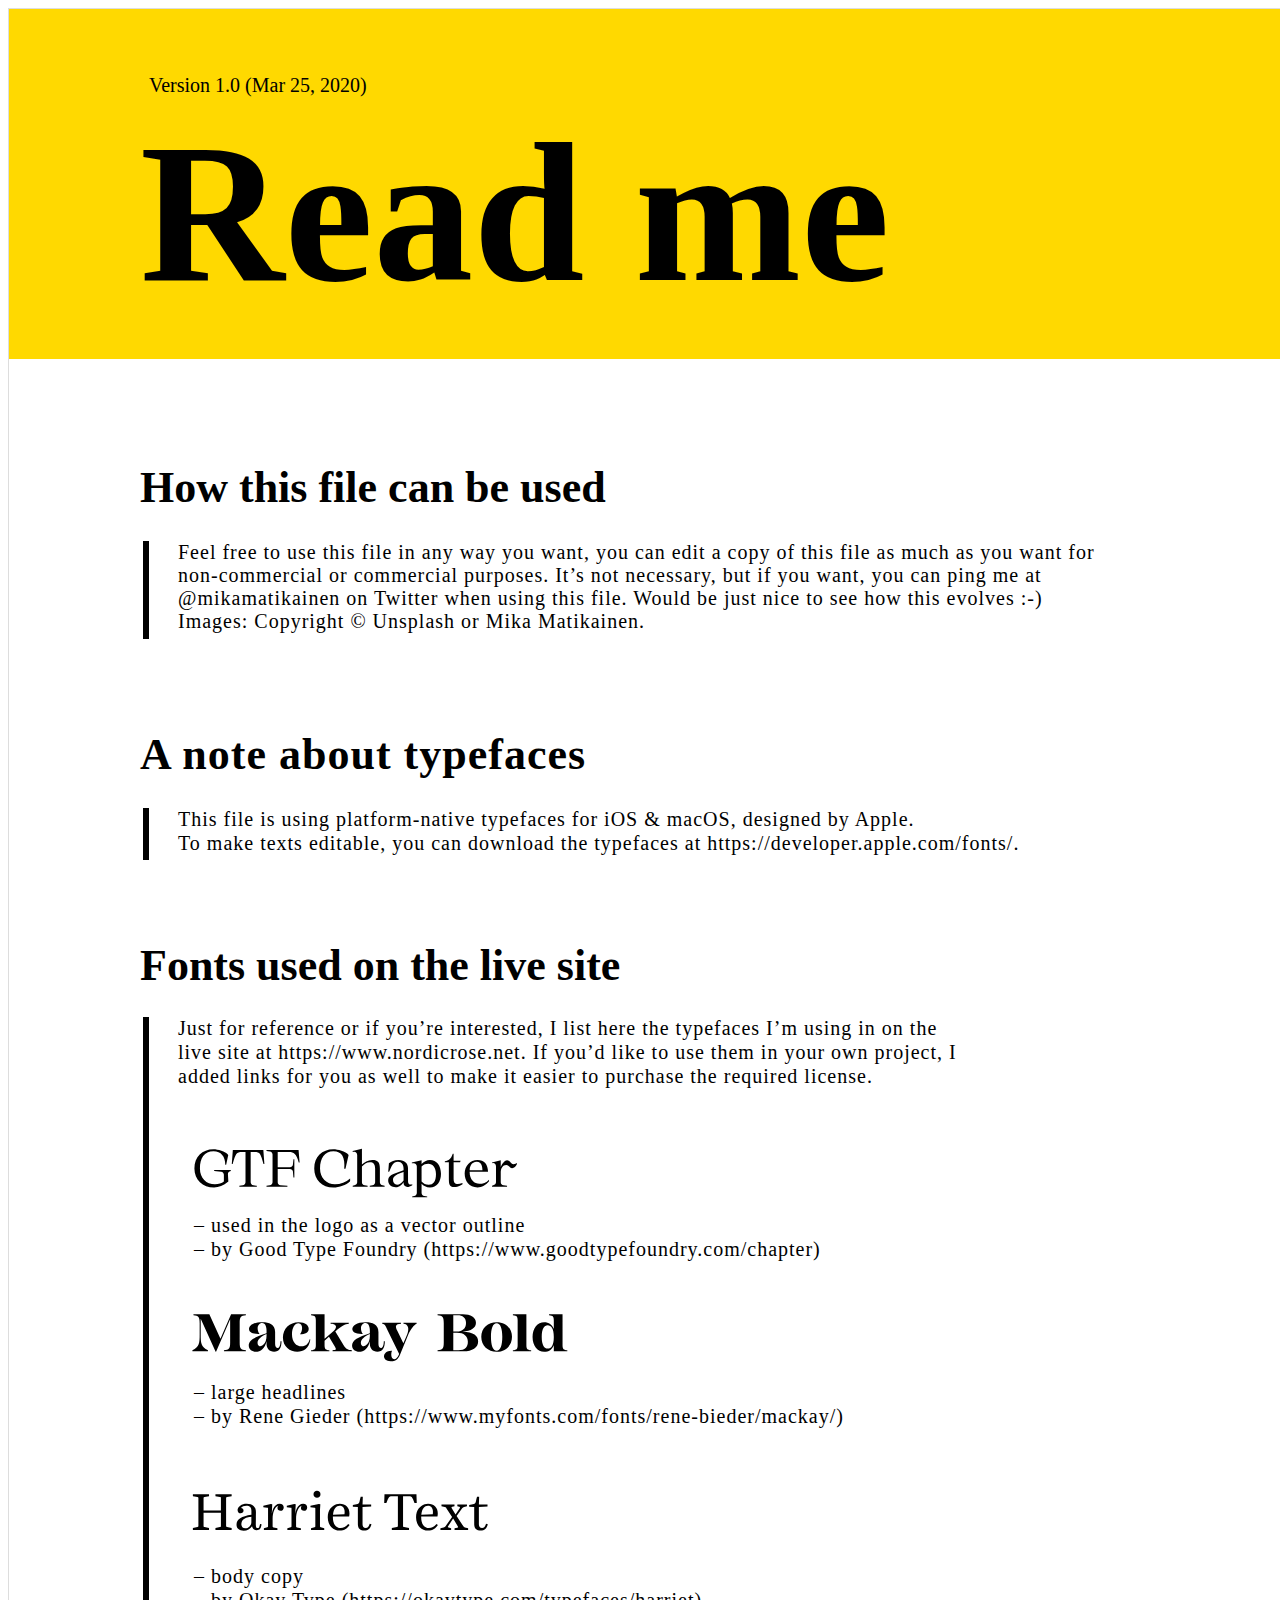
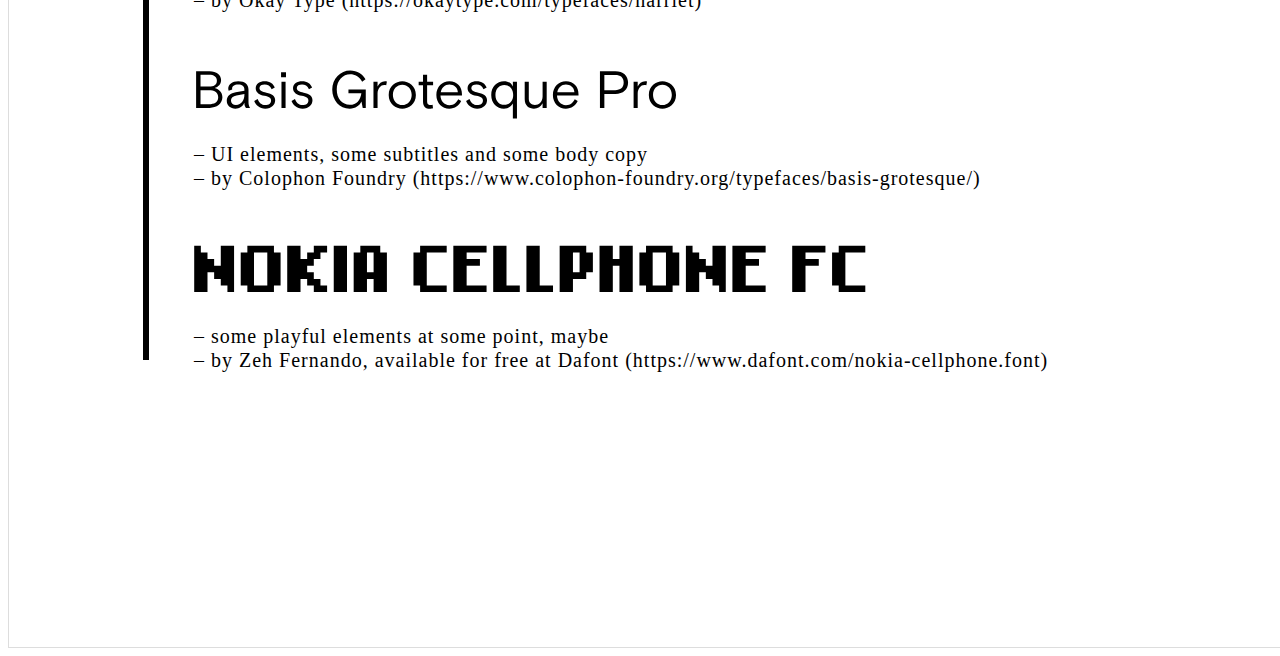
==== commit f184afda: "edit" ====
--- a/index.html
+++ b/index.html
@@ -4,16 +4,11 @@
     <meta charset="UTF-8">
     <meta name="viewport" content="width=device-width, initial-scale=1.0">
     <title>Document</title>
-    <link rel="stylesheet" href="stylereadme.css">
+    <link rel="stylesheet" href="./style.css">
+    <link href="https://fonts.cdnfonts.com/css/sf-mono" rel="stylesheet">
+    <link href="https://fonts.cdnfonts.com/css/new-york-extra-large" rel="stylesheet">
+    <link href="https://fonts.cdnfonts.com/css/sf-pro-display" rel="stylesheet">
     <style>
-        @font-face {
-            font-family: SF mono;
-            src: url(fonts/RobotoMono-VariableFont_wght.ttf); 
-        }
-        @font-face {
-            font-family: SF ProText;
-            src: url(fonts/MavenPro-VariableFont_wght.ttf);
-        }
         .no-dots {
             list-style-type: none;
         }
@@ -41,8 +36,7 @@
                 <h2>A note about typefaces</h2>
                 <div class="content--secondary--first">
                     <p>
-                        This file is using platform-native typefaces for iOS & macOS, designed by Apple.  -To make texts editable, you can download the typefaces at <a href="https://developer.apple.com/fonts/">https://developer.apple.com/fonts/</a> 
+                        This file is using platform-native typefaces for iOS & macOS, designed by Apple.<br>To make texts editable, you can download the typefaces at https://developer.apple.com/fonts/. 
                     </p>
                 </div>
             </section>
@@ -50,7 +44,7 @@
                 <h2>Fonts used on the live site</h2>
                <div class="content--tertiary--first">
                 <p>
-                    Just for reference or if you’re interested, I list here the typefaces I’m using in on the live site at <a href="https://www.nordicrose.net">https://www.nordicrose.net</a>. If you’d like to use them in your own project, I added links for you as well to make it easier to purchase the required license.  
+                    Just for reference or if you’re interested, I list here the typefaces I’m using in on the live site at https://www.nordicrose.net. If you’d like to use them in your own project, I added links for you as well to make it easier to purchase the required license.  
                 </p>
                 <ul class="no-dots">
                     <li class="content--tertiary--first01">
@@ -68,7 +62,7 @@
                             </svg>
                         <p>
                             – used in the logo as a vector outline<br>
-                            – by Good Type Foundry (<a href="https://www.goodtypefoundry.com/chapter">https://www.goodtypefoundry.com/chapter</a>)
+                            – by Good Type Foundry (https://www.goodtypefoundry.com/chapter)
                         </p>
                     </li>
                     <li class="content--tertiary--first02">
@@ -86,7 +80,7 @@
                             </svg>
                         <p>
                             – large headlines<br>
-                            – by Rene Gieder ( <a href="https://www.myfonts.com/fonts/rene-bieder/mackay/">https://www.myfonts.com/fonts/rene-bieder/mackay/</a>)  
+                            – by Rene Gieder (https://www.myfonts.com/fonts/rene-bieder/mackay/)  
                         </p>
                     </li>
                     <li class="content--tertiary--first03">
@@ -105,7 +99,7 @@
                             </svg>
                         <p>
                             – body copy<br>
-                            – by Okay Type ( <a href="https://okaytype.com/typefaces/harriet">https://okaytype.com/typefaces/harriet</a>) 
+                            – by Okay Type (https://okaytype.com/typefaces/harriet) 
                         </p>
                     </li>
                     <li class="content--tertiary--first04">
@@ -130,7 +124,7 @@
                             </svg>
                         <p>
                             – UI elements, some subtitles and some body copy <br>
-                            – by Colophon Foundry (<a href="https://www.colophon-foundry.org/typefaces/basis-grotesque/">https://www.colophon-foundry.org/typefaces/basis-grotesque/</a>) 
+                            – by Colophon Foundry (https://www.colophon-foundry.org/typefaces/basis-grotesque/) 
                         </p>
                     </li>
                     <li class="content--tertiary--first05">
@@ -154,7 +148,7 @@
                             </svg>
                         <p>
                             – some playful elements at some point, maybe<br>
-                            – by Zeh Fernando, available for free at Dafont ( <a href="https://www.dafont.com/nokia-cellphone.font">https://www.dafont.com/nokia-cellphone.font</a>) 
+                            – by Zeh Fernando, available for free at Dafont (https://www.dafont.com/nokia-cellphone.font) 
                         </p>
                     </li>
                 </ul>
--- a/style.css
+++ b/style.css
@@ -0,0 +1,163 @@
+html{
+    font-size: 62,5%;
+}
+.container{
+    width: 1523px;
+    height: 2240px;
+    background-color: #ffffff;
+    box-sizing: border-box;
+    border: 1px solid #ddd;  
+}
+header {
+    width: 100%;
+    height: 350px;
+    background-color: #ffd900; 
+} 
+h1{
+    height: 239px;
+    font-weight: 700;  
+    font-size: 200px;
+    padding-left: 131px;
+    margin: 0px 0px;
+    text-align: left;
+    font-family: 'New York Extra Large';
+}
+.version {
+    padding-left: 140px;
+    padding-top: 65px;
+    width: 322px;
+    height: 24px;
+    font-family:'sf mono';
+    font-size: 20px;
+    font-weight: 400;
+    line-height: 23.87px;
+}
+.content {
+    margin-left: 131px;
+}
+.content--primary h2 {
+    height: 53px;
+    font-size: 44px;
+    line-height: 52.51px;
+    margin: 103px 0px 26px ;
+    font-weight: 700;
+    font-family: 'new york extra large';
+}
+.content--primary--first {
+    height: 98px;
+    border-left: 6px solid #000;
+    margin-left: 3px;
+}
+.content--primary--first p {
+    width: 923px;
+    height: 96px;
+    margin-left: 29px ;
+    box-sizing: border-box;
+    font-family: 'sf pro display';
+    font-weight: 400;
+    font-size: 20px;
+    letter-spacing: 1px;
+}
+.content--secondary h2 {
+    height: 53px;
+    margin: 90px 0px 0px;
+    font-size: 44px;
+    line-height: 52.51px;
+    font-weight: 700;
+    font-family: 'new york extra large';
+    letter-spacing: 1px;
+}
+.content--secondary--first {
+    height: 52px;
+    border-left: 6px solid #000;
+    margin-left: 3px;
+}
+
+.content--secondary p {
+    width: 884px;
+    height: 48px;
+    font-family: 'sf pro display';
+    font-size: 20px;
+    margin: 26px 29px;
+    font-weight: 400;
+    line-height: 23.87px;
+    letter-spacing: 1px;
+}
+.content--tertiary h2 {
+    height: 53px;
+    font-size: 44px;
+    font-family: 'new york extra large';
+    font-weight: 700;
+    margin: 80px 0px 0px ;
+    line-height: 52.51px;
+}
+.content--tertiary--first {
+    height: 943px;
+    border-left: 6px solid #000;
+    margin-left: 3px;
+}
+.content--tertiary--first p {
+    width: 791px;
+    height: 72px;
+    font-family:'sf pro display';
+    font-size: 20px ;
+    margin: 24px 0px 0px 29px ;
+    line-height: 23.87px;
+    letter-spacing: 1px;
+}
+.content--tertiary--first01 svg {
+    width: 333.88px;
+    height: 50.22px;
+    margin:  42.8px 0px 0px;
+    font-size: 20px;
+}
+.content--tertiary--first01 p{
+    width: 656px;
+    height: 48px;
+    margin: 11.98px 0px 0px 5px;
+}
+.content--tertiary--first02 svg {
+    width: 382.35px;
+    height: 48.06px;
+    margin-top: 52.2px;
+}
+.content--tertiary--first02 p {
+    width: 678px;
+    height: 48px;
+    margin: 14.94px 0px 0px 5px;
+}
+.content--tertiary--first03 svg {
+    width: 302.91px;
+    height: 40.9px;
+    margin-top: 60.87px ;
+}
+.content--tertiary--first03 p {
+    width: 532px;
+    height: 48px;
+    margin: 30.23px 0px 0px 5px;
+}
+.content--tertiary--first04 svg {
+    width: 493.82px;
+    height: 49.57px;
+    margin-top: 56.44px;
+}
+.content--tertiary--first04 p {
+    width: 830px;
+    height: 48px;
+    margin: 19.99px 0px 0px 5px;
+}
+.content--tertiary--first05 svg {
+    width: 681.75px;
+    height: 47.25px;
+    margin-top: 53.75px;
+}
+.content--tertiary--first05 p {
+    width: 884px;
+    height: 48px;
+    margin: 29px 0px 0px 5px;
+}
+
+
+
+
+
